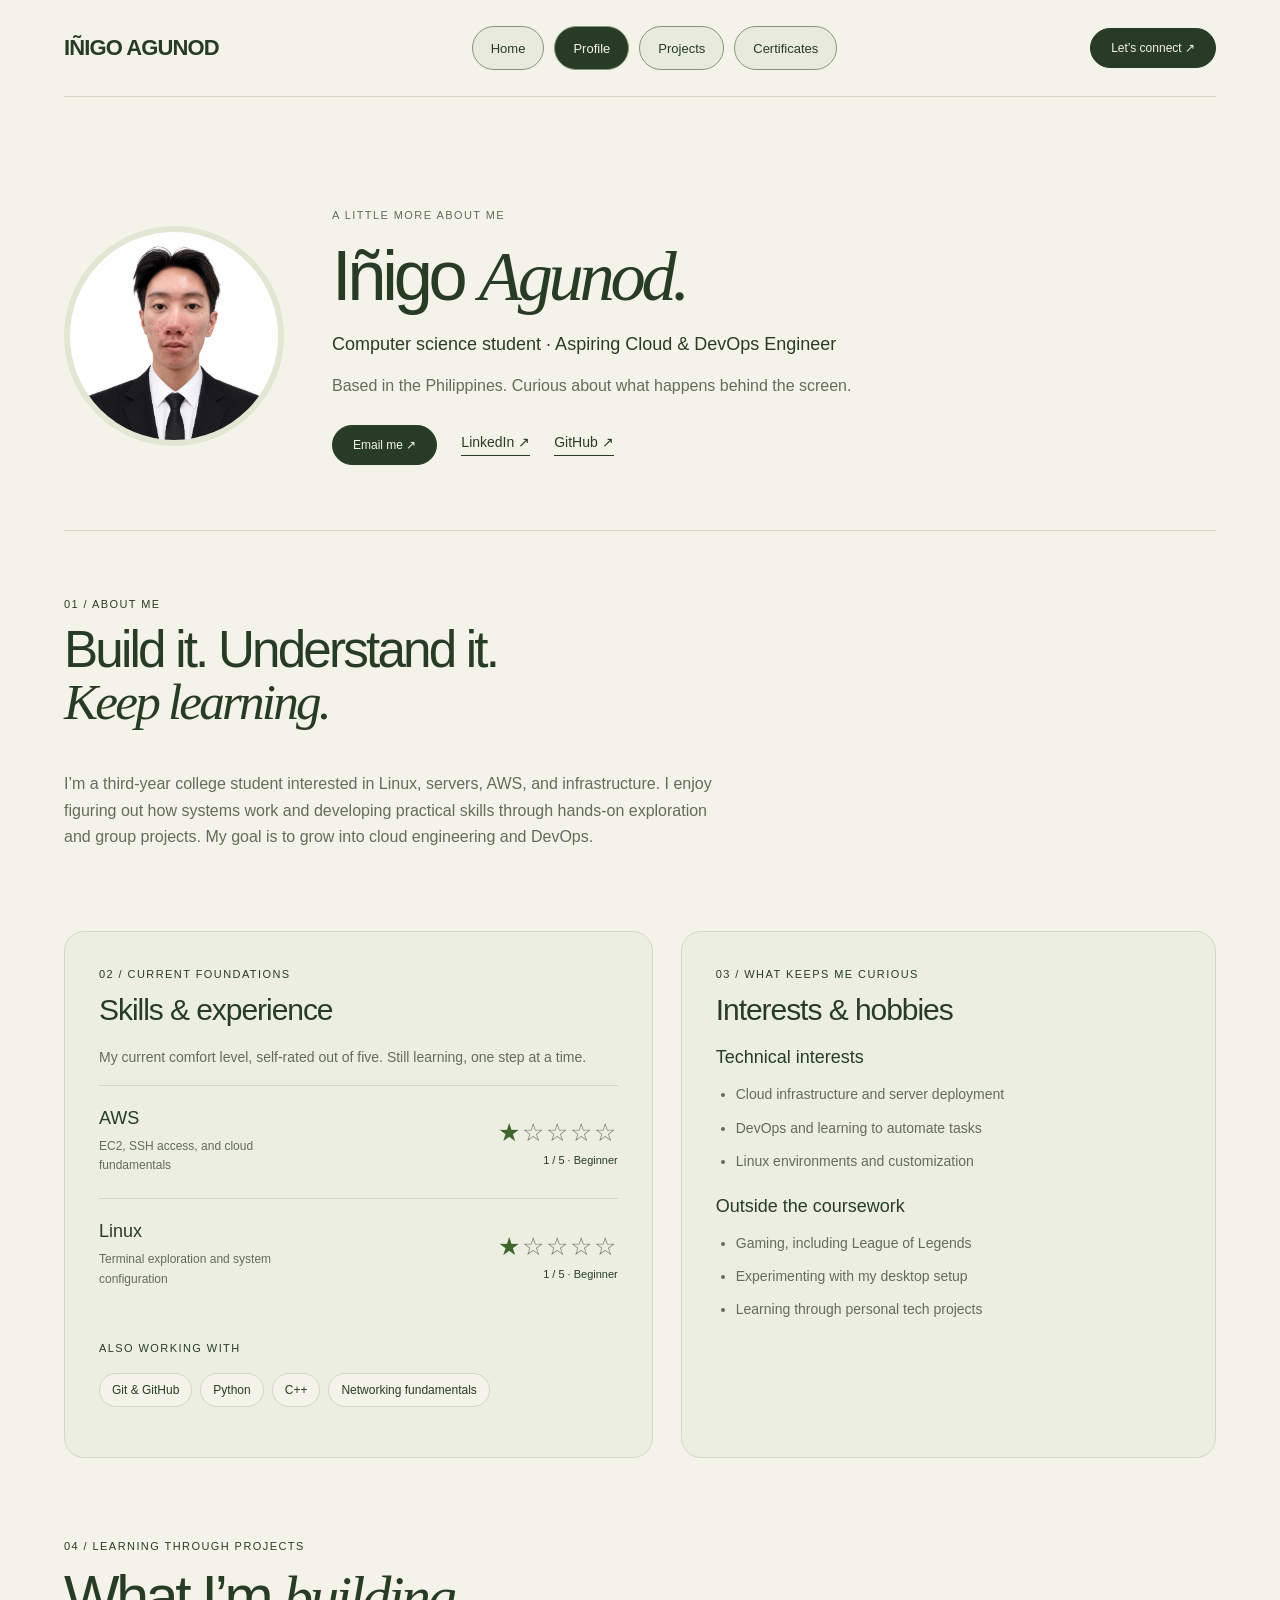
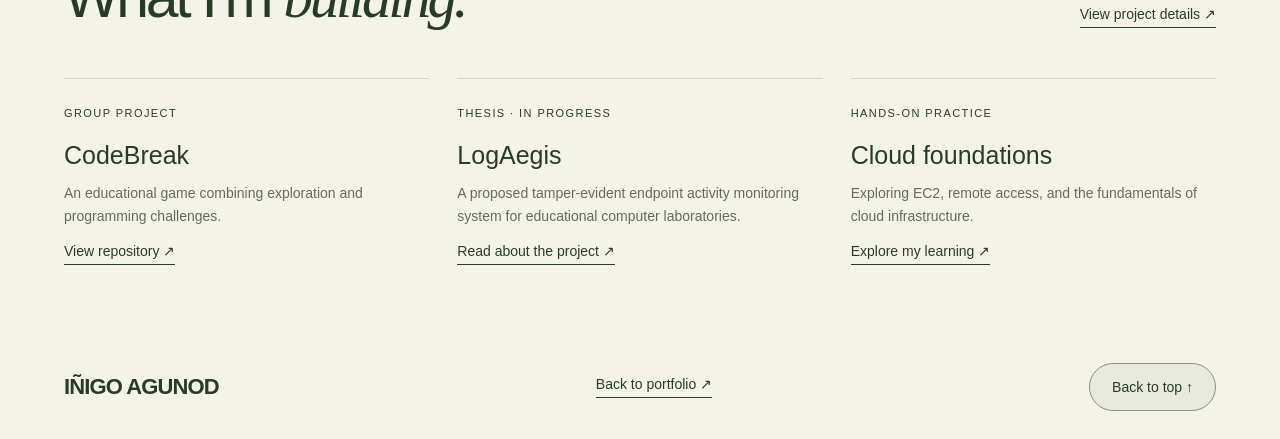
==== profile.html @ 87b81add "feat: add personal profile page with portrait and skill ratings" ====
<!doctype html>
<html lang="en">
<head>
  <!-- Shared local styles keep the profile consistent with the portfolio. -->
  <meta charset="utf-8">
  <meta name="viewport" content="width=device-width, initial-scale=1">
  <meta name="description" content="Get to know Iñigo Agunod: skills, interests, hobbies, and projects.">
  <title>Profile — Iñigo Agunod</title>
  <link rel="stylesheet" href="styles.css?v=profile-1">
</head>
<body id="home">
  <!-- Real page links work without JavaScript, including on GitHub Pages. -->
  <a class="skip-link" href="#main">Skip to content</a>
  <header class="header wrap">
    <a class="brand brand-name" href="profile.html" aria-label="Iñigo Agunod profile">IÑIGO AGUNOD</a>
    <nav aria-label="Main navigation"><a href="index.html">Home</a><a href="profile.html" aria-current="page">Profile</a><a href="index.html#projects">Projects</a><a href="index.html#certificates">Certificates</a></nav>
    <a class="button small" href="index.html#contact">Let’s connect ↗</a>
  </header>
  <main class="wrap profile-page" id="main">
    <!-- The original portrait is displayed in a circular CSS frame. -->
    <section class="profile-intro" aria-labelledby="profile-name">
      <img class="profile-photo" src="assets/inigo-agunod.webp" width="1254" height="1254" alt="Portrait of Iñigo Agunod wearing a suit and tie" fetchpriority="high">
      <div><p class="eyebrow">A LITTLE MORE ABOUT ME</p><h1 id="profile-name">Iñigo <em>Agunod.</em></h1><p class="profile-subtitle">Computer science student · Aspiring Cloud & DevOps Engineer</p><p>Based in the Philippines. Curious about what happens behind the screen.</p><div class="profile-actions"><a class="button small" href="mailto:inigojose.agunod@gmail.com">Email me ↗</a><a class="text-link" href="https://www.linkedin.com/in/i%C3%B1igo-agunod-12448138b" target="_blank" rel="noopener noreferrer">LinkedIn ↗</a><a class="text-link" href="https://github.com/Inigo-hash" target="_blank" rel="noopener noreferrer">GitHub ↗</a></div></div>
    </section>
    <!-- A short introduction gives context before the skill self-assessment. -->
    <section class="profile-about"><p class="eyebrow">01 / ABOUT ME</p><h2>Build it. Understand it.<br><em>Keep learning.</em></h2><p>I’m a third-year college student interested in Linux, servers, AWS, and infrastructure. I enjoy figuring out how systems work and developing practical skills through hands-on exploration and group projects. My goal is to grow into cloud engineering and DevOps.</p></section>
    <div class="profile-columns">
      <!-- Ratings are self-assessments, with text equivalents for screen readers. -->
      <section class="profile-panel" aria-labelledby="skills-title"><p class="eyebrow">02 / CURRENT FOUNDATIONS</p><h2 id="skills-title">Skills & experience</h2><p class="profile-muted">My current comfort level, self-rated out of five. Still learning, one step at a time.</p>
        <div class="skill-rating"><div><h3>AWS</h3><p>EC2, SSH access, and cloud fundamentals</p></div><div><span class="stars" aria-label="1 out of 5 stars"><span class="filled" aria-hidden="true">★</span><span aria-hidden="true">☆☆☆☆</span></span><small>1 / 5 · Beginner</small></div></div>
        <div class="skill-rating"><div><h3>Linux</h3><p>Terminal exploration and system configuration</p></div><div><span class="stars" aria-label="1 out of 5 stars"><span class="filled" aria-hidden="true">★</span><span aria-hidden="true">☆☆☆☆</span></span><small>1 / 5 · Beginner</small></div></div>
        <p class="eyebrow other-skills">ALSO WORKING WITH</p><ul class="profile-chips"><li>Git & GitHub</li><li>Python</li><li>C++</li><li>Networking fundamentals</li></ul>
      </section>
      <!-- Interests and hobbies remain separate from technical proficiency. -->
      <section class="profile-panel" aria-labelledby="interests-title"><p class="eyebrow">03 / WHAT KEEPS ME CURIOUS</p><h2 id="interests-title">Interests & hobbies</h2><h3>Technical interests</h3><ul class="profile-list"><li>Cloud infrastructure and server deployment</li><li>DevOps and learning to automate tasks</li><li>Linux environments and customization</li></ul><h3>Outside the coursework</h3><ul class="profile-list"><li>Gaming, including League of Legends</li><li>Experimenting with my desktop setup</li><li>Learning through personal tech projects</li></ul></section>
    </div>
    <!-- Project cards link to the portfolio's existing project descriptions. -->
    <section class="profile-projects" aria-labelledby="profile-project-title"><div class="section-heading"><div><p class="eyebrow">04 / LEARNING THROUGH PROJECTS</p><h2 id="profile-project-title">What I’m <em>building.</em></h2></div><a class="text-link" href="index.html#projects">View project details ↗</a></div><div class="profile-project-grid"><article><span class="eyebrow">GROUP PROJECT</span><h3>CodeBreak</h3><p>An educational game combining exploration and programming challenges.</p><a class="text-link" href="https://github.com/Inigo-hash/CodeBreak" target="_blank" rel="noopener noreferrer">View repository ↗</a></article><article><span class="eyebrow">THESIS · IN PROGRESS</span><h3>LogAegis</h3><p>A proposed tamper-evident endpoint activity monitoring system for educational computer laboratories.</p><a class="text-link" href="index.html#projects">Read about the project ↗</a></article><article><span class="eyebrow">HANDS-ON PRACTICE</span><h3>Cloud foundations</h3><p>Exploring EC2, remote access, and the fundamentals of cloud infrastructure.</p><a class="text-link" href="index.html#projects">Explore my learning ↗</a></article></div></section>
  </main>
  <!-- Profile navigation stays available at the end of the page. -->
  <footer class="wrap"><a class="brand brand-name" href="profile.html">IÑIGO AGUNOD</a><a class="text-link" href="index.html">Back to portfolio ↗</a><a class="back-to-top" href="#home">Back to top ↑</a></footer>
</body>
</html>
---- styles.css ----
/* Shared colors, spacing, and system typography avoid font downloads. */
:root{--paper:#f4f3e9;--ink:#283c25;--muted:#626c5c;--line:#d3d7c8;--green:#c7d79d;--radius:26px;color-scheme:light;font-family:Arial,Helvetica,sans-serif;color:var(--ink);background:var(--paper)}
*{box-sizing:border-box}html{scroll-behavior:smooth;scroll-padding-top:24px}body{margin:0}a{color:inherit;text-decoration:none}button{font:inherit;cursor:pointer}img{display:block;max-width:100%}p{line-height:1.65}h1,h2,h3,p{margin-top:0}h2{font-size:clamp(2.3rem,4.6vw,4.9rem);line-height:1.02;letter-spacing:-.055em;font-weight:500}h3{font-weight:500}em,.serif{font-family:Georgia,serif;font-weight:400}em{font-style:italic}.wrap{width:min(1380px,90%);margin-inline:auto}.section{padding-block:110px}.eyebrow{font-size:11px;letter-spacing:.13em;line-height:1.6}.button{display:inline-flex;align-items:center;justify-content:center;gap:32px;padding:18px 26px;border:1px solid var(--ink);border-radius:40px;background:var(--ink);color:var(--paper);font-size:14px;transition:background .2s,transform .2s}.button:hover{background:#405438;transform:translateY(-2px)}.button.small{padding:12px 20px;font-size:12px}.text-link{display:inline-block;border-bottom:1px solid;padding-bottom:5px;font-size:14px}.tag{font-size:10px;letter-spacing:.07em;border:1px solid var(--line);border-radius:20px;padding:9px 12px;white-space:nowrap}
/* Visible focus and skip navigation support keyboard use throughout the page. */
:focus-visible{outline:3px solid #6c8834;outline-offset:6px}.skip-link{position:absolute;top:-70px;left:12px;z-index:20;padding:16px;background:var(--ink);color:white}.skip-link:focus{top:12px}
/* Compact navigation stays visible and wraps naturally on small screens. */
.header{display:flex;align-items:center;justify-content:space-between;gap:20px;padding-block:26px;border-bottom:1px solid var(--line)}.brand{font-size:40px;font-weight:bold;letter-spacing:-4px}.brand span{display:inline-block;font-size:27px;color:#72934d;margin-left:7px}.header nav{display:flex;gap:30px;font-size:13px}.header nav a:hover{ text-decoration:underline;text-underline-offset:6px}
/* Only transform is animated; gradients themselves remain static. */
.hero{position:relative;isolation:isolate;min-height:720px;overflow:hidden;padding-top:32px}.hero-top{display:flex;justify-content:space-between;gap:20px}.hero h1{position:relative;font-size:clamp(4.3rem,8.7vw,8.7rem);line-height:.99;letter-spacing:-.075em;font-weight:500;margin:110px 0 58px;max-width:1100px}.hero h1 .serif{font-style:italic}.cloud-art{position:absolute;right:2%;top:42px;width:590px;height:520px;z-index:-1;opacity:.82;contain:layout paint}.cloud-art i{position:absolute;inset:15% 8%;border-radius:45% 55% 62% 38%;background:radial-gradient(ellipse at 38% 35%,#d7e0ac 0%,#9ab56b 25%,#547843 43%,#cedca8 59%,transparent 70%);transform:rotate(-32deg);animation:drift 16s ease-in-out infinite alternate}.cloud-art i:nth-child(2){inset:25% 4% 5% 23%;opacity:.5;transform:rotate(45deg);animation-delay:-8s}.cloud-art i:nth-child(3){inset:3% 25% 32% 2%;opacity:.4;animation-delay:-4s}.orbit{position:absolute;inset:10%;border:1px solid #7a925b66;border-radius:50%;transform:rotate(-35deg) scaleY(.68)}@keyframes drift{to{transform:translate3d(18px,-14px,0) rotate(8deg)}}.hero-bottom{display:flex;align-items:center;justify-content:space-between;gap:30px}.hero-bottom p{max-width:390px;font-size:16px}.hero-caption{display:flex;justify-content:space-between;gap:20px;border-top:1px solid var(--line);padding-block:23px;margin-top:70px;font-size:10px;letter-spacing:.12em}
/* About uses an editorial split with a simple three-column skills list. */
.about{border-top:1px solid var(--line)}.split{display:grid;grid-template-columns:1.1fr 1fr;gap:12%;margin-top:45px}.split>div{max-width:490px}.split p{color:var(--muted)}.split .lead{font-size:25px;color:var(--ink);line-height:1.3}.note{display:inline-block;font-size:12px;border-left:2px solid #719249;padding-left:12px;margin-top:12px}.skills{display:grid;grid-template-columns:repeat(3,1fr);gap:40px;margin-top:65px}.skills article{border-top:1px solid var(--line);padding-top:22px}.skills span{font-size:11px;color:var(--muted)}.skills h3{font-size:22px;margin:25px 0 10px}.skills p{font-size:14px;max-width:300px;color:var(--muted)}
/* Native project disclosures keep text available without scripting. */
.projects{background:#e7eadc;border-radius:var(--radius)}.section-heading{display:flex;align-items:end;justify-content:space-between;gap:35px;margin-bottom:50px}.section-heading h2{margin-bottom:0}.section-heading>p{font-size:14px;color:var(--muted)}.project{border-top:1px solid #bfc9b3}.project:last-child{border-bottom:1px solid #bfc9b3}.project summary{display:flex;align-items:center;gap:28px;cursor:pointer;list-style:none;padding:30px 0}.project summary::-webkit-details-marker{display:none}.project-no{font-size:12px;align-self:start;padding-top:9px}.project summary>div{flex:1}.project summary h3{font-size:32px;letter-spacing:-.04em;margin-bottom:5px}.project summary p{font-size:13px;margin:0;color:var(--muted)}.plus{font-size:30px;font-weight:300}.project[open] .plus{transform:rotate(45deg)}.project-body{display:grid;grid-template-columns:1fr 1fr;align-items:center;gap:7%;padding:5px 0 40px 42px}.project-body>div>p{font-size:15px}.terminal{background:#283c25;border-radius:14px;padding:32px;color:#e5edcf;font:14px/1.8 monospace}.terminal>span{display:block;color:#a4b28f;border-bottom:1px solid #526346;padding-bottom:20px;margin-bottom:20px;font-size:11px}.terminal p{margin-bottom:5px}.terminal b{color:#bed794;font-weight:400}.terminal i{font-style:normal}.project-visual{background:#d2ddbd;padding:60px 25px;border-radius:14px;text-align:center;font-size:50px;letter-spacing:-4px}.project-visual span{font-family:Georgia,serif}.project-visual small{display:block;margin-top:18px;font-size:9px;letter-spacing:.1em}
/* Small, lazy-loaded thumbnails reserve space before loading to avoid page jumps. */
.certificate-note{font-size:14px;color:var(--muted);margin-top:-25px;margin-bottom:40px}.certificate-grid{display:grid;grid-template-columns:repeat(2,1fr);gap:48px 30px}.certificate-image{position:relative;display:block;overflow:hidden;border-radius:16px;background:#e5e7dc;padding:24px;aspect-ratio:1.5}.certificate-image img{width:100%;height:100%;object-fit:contain;transition:transform .25s}.certificate-image:hover img{transform:scale(1.025)}.certificate-image>span{position:absolute;bottom:14px;right:14px;border-radius:30px;padding:9px 15px;background:var(--paper);color:var(--ink);font-size:11px;border:1px solid var(--line)}.certificate-meta{display:flex;justify-content:space-between;font-size:10px;letter-spacing:.08em;margin:22px 0 12px;color:var(--muted)}.certificate h3{font-size:23px;letter-spacing:-.025em;margin-bottom:8px}.certificate p{font-size:13px;color:var(--muted);margin-bottom:0}
/* The contact section ends with a working public-profile link. */
.contact{background:var(--ink);color:var(--paper);border-radius:var(--radius) var(--radius) 0 0}.contact h2{font-size:clamp(3rem,7vw,7rem);margin:50px 0}.contact em{color:#c4d89a}.contact-bottom{display:flex;align-items:center;justify-content:space-between;gap:25px}.contact-bottom p{font-size:14px;color:#cbd1c0}.button.light{background:var(--paper);color:var(--ink)}.button.light:hover{background:#dbe7c4}footer{display:flex;align-items:center;justify-content:space-between;gap:20px;padding-block:28px}footer p,footer>a:last-child{font-size:11px}footer p{margin:0}
/* A native modal loads the large certificate only when opened. */
dialog{width:min(1100px,94vw);max-height:92vh;border:0;border-radius:14px;padding:20px;background:var(--paper);color:var(--ink)}dialog::backdrop{background:#142010cf}.viewer-toolbar{display:flex;align-items:center;justify-content:space-between;gap:20px;margin-bottom:15px}.viewer-toolbar h2{font-size:18px;letter-spacing:0;margin:0}#certificate-full{max-height:72vh;margin:auto;object-fit:contain}#certificate-original{margin-top:15px}body:has(dialog[open]){overflow:hidden}
/* Responsive layouts preserve normal scrolling instead of hijacking it. */
@media(max-width:760px){.section{padding-block:70px}.header{flex-wrap:wrap;padding-block:18px}.header nav{gap:18px;font-size:12px}.header>.button{display:none}.hero{min-height:auto}.location{display:none}.hero h1{font-size:clamp(3.1rem,11vw,5.3rem);margin:100px 0 65px}.cloud-art{width:420px;height:390px;right:-140px;top:50px;opacity:.55}.hero-bottom{align-items:start;flex-direction:column;gap:10px}.hero-bottom p{max-width:320px;font-size:14px}.hero-caption{margin-top:45px;font-size:9px}.hero-caption>span:nth-child(2){display:none}.split{grid-template-columns:1fr;gap:20px;margin-top:30px}.skills{grid-template-columns:1fr;gap:15px;margin-top:40px}.skills article{display:grid;grid-template-columns:30px 1fr;column-gap:10px}.skills h3{margin:0 0 12px;font-size:21px}.skills p{grid-column:2;max-width:none}.section-heading{align-items:start;flex-direction:column;gap:20px;margin-bottom:35px}.project summary{gap:14px;flex-wrap:wrap}.project summary h3{font-size:25px}.project .tag{order:4;margin-left:27px}.project-body{grid-template-columns:1fr;gap:25px;padding-left:0}.certificate-grid{grid-template-columns:1fr;gap:38px}.certificate-note{margin-top:0}.certificate-image{padding:16px}.contact-bottom{align-items:start;flex-direction:column}footer{flex-wrap:wrap}footer .brand{font-size:32px}}
/* Stop decorative work when offscreen, hidden, or reduced motion is requested. */
.motion-paused .cloud-art i{animation-play-state:paused}@media(prefers-reduced-motion:reduce){html{scroll-behavior:auto}*,*::before,*::after{animation:none!important;transition:none!important}}

/* Full-name branding and wrapping contact links fit desktop and narrow screens. */
.header .brand-name{font-size:clamp(14px,2vw,22px);letter-spacing:-.04em;white-space:nowrap}.contact-links{display:flex;flex-direction:column;align-items:flex-start;gap:22px;max-width:100%}.social-links{display:flex;gap:28px}.contact-links .button{overflow-wrap:anywhere;max-width:100%;text-align:center}@media(max-width:480px){.header{column-gap:14px}.header nav{gap:12px}.contact-links .button{font-size:12px;padding:16px 18px}}

/* Outlined navigation pills make section links recognizable as controls. */
.header nav{gap:10px;flex-wrap:wrap}
.header nav a{display:inline-flex;align-items:center;justify-content:center;min-height:44px;padding:10px 18px;border:1px solid #87967b;border-radius:999px;background:#e7eadc;font-weight:500;cursor:pointer;transition:background .18s,color .18s,border-color .18s}
.header nav a:hover,.header nav a:focus-visible{background:var(--ink);color:var(--paper);border-color:var(--ink);text-decoration:none}
.header nav a:active{background:#405438}
@media(max-width:760px){.header{flex-wrap:wrap}.header nav{gap:8px}.header nav a{padding:10px 14px}}
@media(prefers-reduced-motion:reduce){.header nav a{transition:none}}

/* Matching contact buttons and a larger footer control make every link clear. */
.social-links{gap:12px;flex-wrap:wrap}
.social-links .button{min-height:48px;min-width:120px}
footer .brand-name{font-size:clamp(14px,2vw,22px);letter-spacing:-.04em;white-space:nowrap}
footer a.back-to-top{display:inline-flex;align-items:center;justify-content:center;min-height:48px;padding:12px 22px;font-size:14px;font-weight:500;border:1px solid #87967b;border-radius:999px;background:#e7eadc;transition:background .18s,color .18s}
footer a.back-to-top:hover,footer a.back-to-top:focus-visible{background:var(--ink);color:var(--paper)}
@media(prefers-reduced-motion:reduce){footer a.back-to-top{transition:none}}

/* Profile page: circular portrait, readable panels, and self-rated skill stars. */
.header nav a[aria-current="page"]{background:var(--ink);color:var(--paper)}
.profile-page{padding-block:70px}
.profile-intro{display:flex;align-items:center;gap:48px;padding:40px 0 65px;border-bottom:1px solid var(--line)}
.profile-photo{width:220px;height:220px;flex-shrink:0;border-radius:50%;object-fit:cover;border:6px solid #e1e7d3}
.profile-intro h1{font-size:clamp(2.8rem,5.5vw,5.4rem);line-height:1.05;letter-spacing:-.06em;font-weight:500;margin-bottom:16px}
.profile-intro p{color:var(--muted);margin-bottom:14px}
.profile-intro .profile-subtitle{color:var(--ink);font-size:18px}
.profile-actions{display:flex;align-items:center;gap:24px;flex-wrap:wrap;margin-top:25px}
.profile-about{padding-block:65px;max-width:850px}
.profile-about h2{font-size:clamp(2.2rem,4vw,3.6rem)}
.profile-about>p:last-child{color:var(--muted);max-width:650px}
.profile-columns{display:grid;grid-template-columns:1.1fr 1fr;gap:28px}
.profile-panel{padding:34px;border:1px solid var(--line);border-radius:20px;background:#eceee2}
.profile-panel h2{font-size:30px;letter-spacing:-.035em;margin-bottom:20px}
.profile-panel h3{font-size:18px;margin:22px 0 10px}
.profile-muted,.profile-list{font-size:14px;color:var(--muted);line-height:1.8}
.skill-rating{display:flex;justify-content:space-between;align-items:center;gap:16px;border-top:1px solid var(--line);padding-block:22px}
.skill-rating h3{margin:0 0 8px}.skill-rating p{font-size:12px;max-width:220px;color:var(--muted);margin:0}
.stars{white-space:nowrap;font-size:25px;letter-spacing:2px;color:#747e69}.stars .filled{color:#41662d}
.skill-rating small{display:block;text-align:right;font-size:11px;margin-top:7px}
.other-skills{margin-top:28px}.profile-chips{display:flex;gap:8px;flex-wrap:wrap;padding:0;list-style:none}
.profile-chips li{padding:9px 12px;border:1px solid var(--line);border-radius:30px;font-size:12px;background:var(--paper)}
.profile-list{padding-left:20px}.profile-list li{margin-bottom:8px}
.profile-projects{padding-top:80px}.profile-project-grid{display:grid;grid-template-columns:repeat(3,1fr);gap:28px}
.profile-project-grid article{border-top:1px solid var(--line);padding-top:24px}
.profile-project-grid h3{font-size:25px;margin:18px 0 12px}.profile-project-grid p{font-size:14px;color:var(--muted)}
@media(max-width:900px){.header{flex-wrap:wrap}.profile-columns{grid-template-columns:1fr}}
@media(max-width:600px){.profile-page{padding-block:30px}.profile-intro{flex-direction:column;align-items:flex-start;gap:24px;padding-top:15px}.profile-photo{width:150px;height:150px}.profile-panel{padding:24px}.profile-project-grid{grid-template-columns:1fr}.profile-actions{gap:18px}.profile-intro .profile-subtitle{font-size:16px}.skill-rating{flex-wrap:wrap}.profile-about{padding-block:45px}}
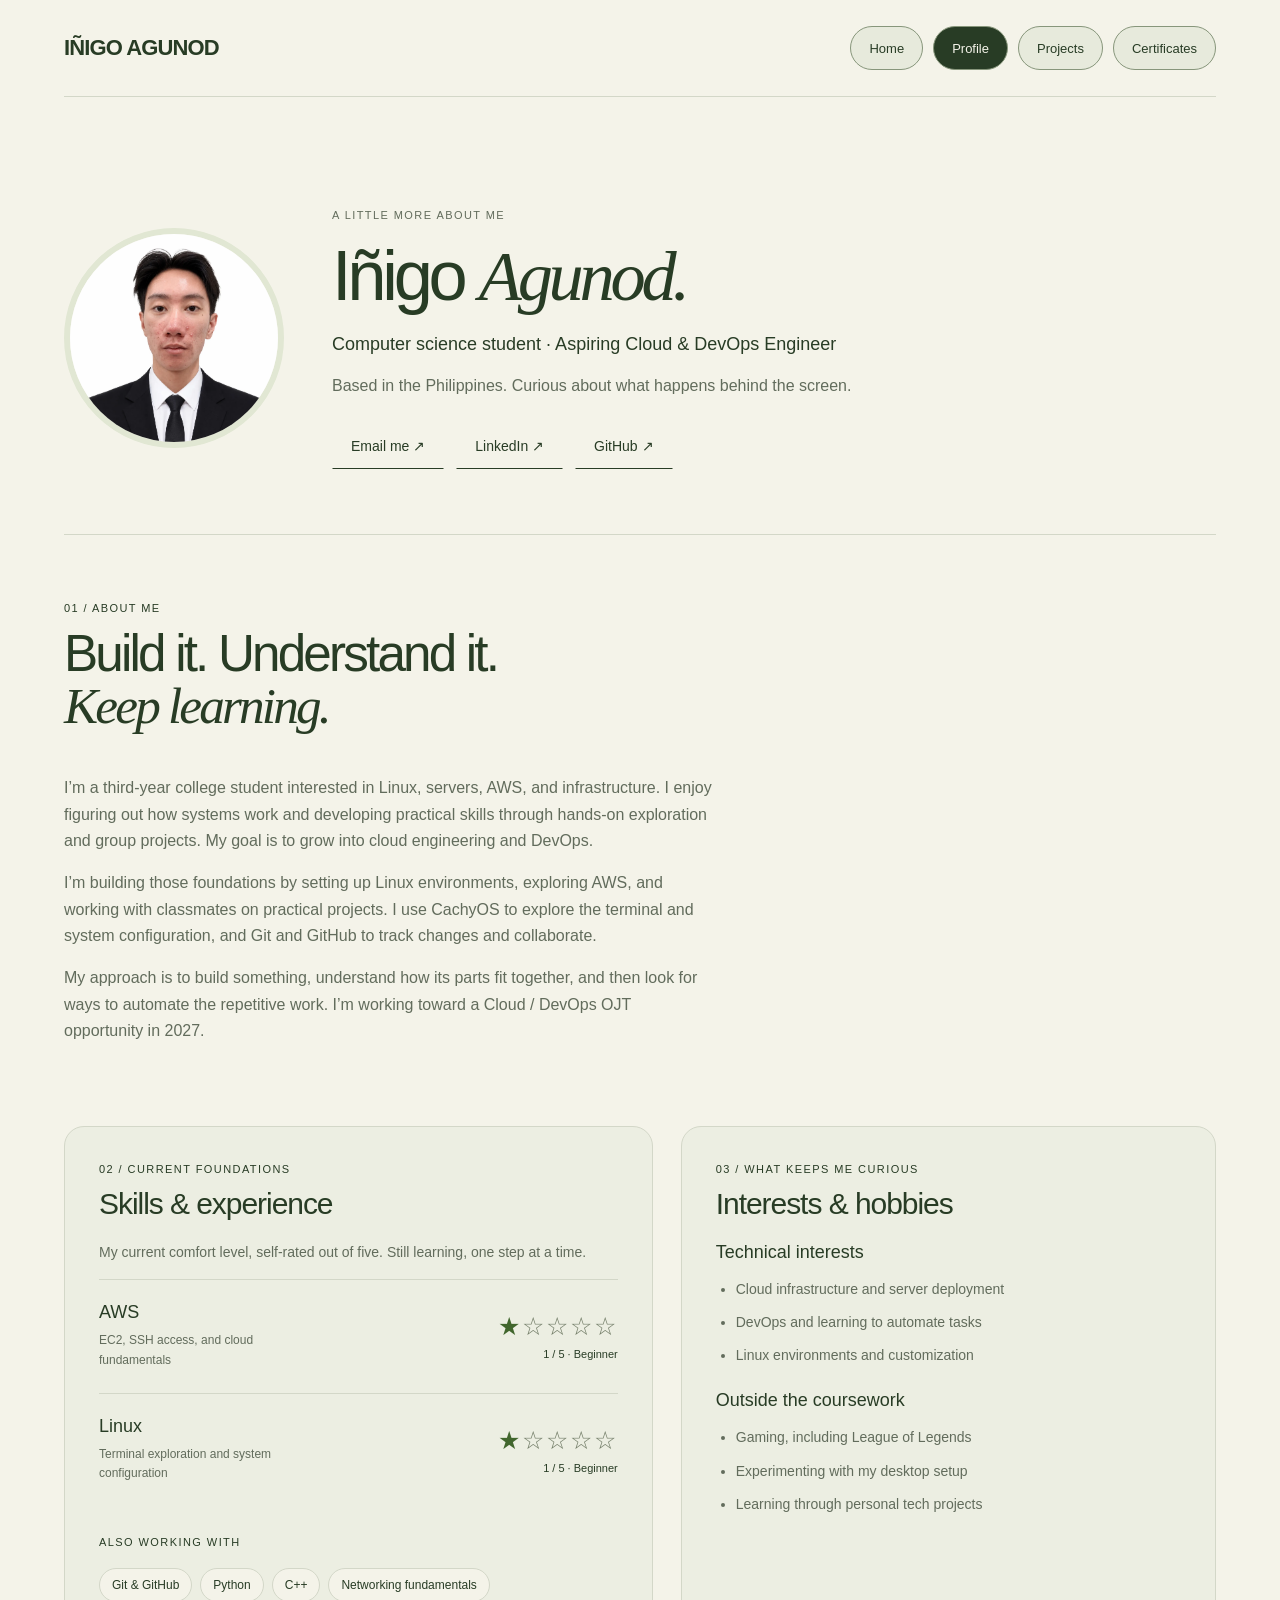
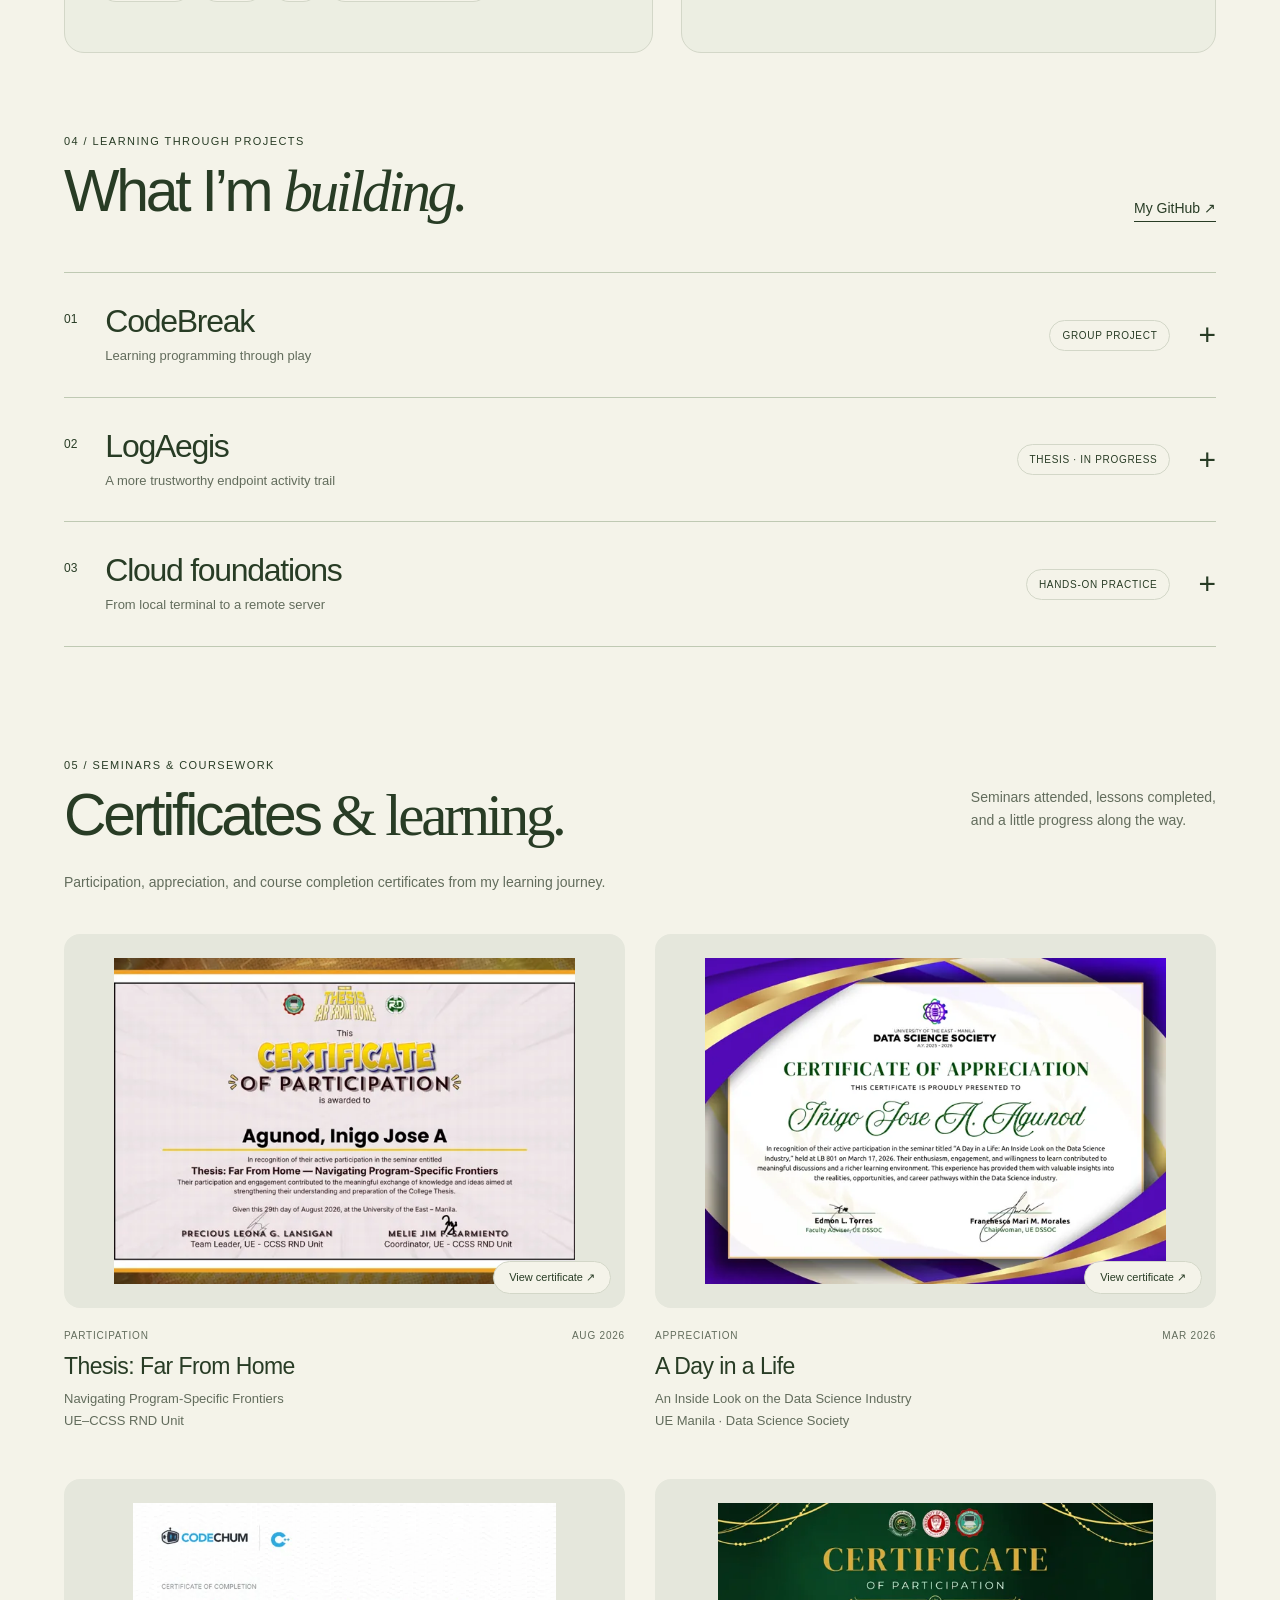
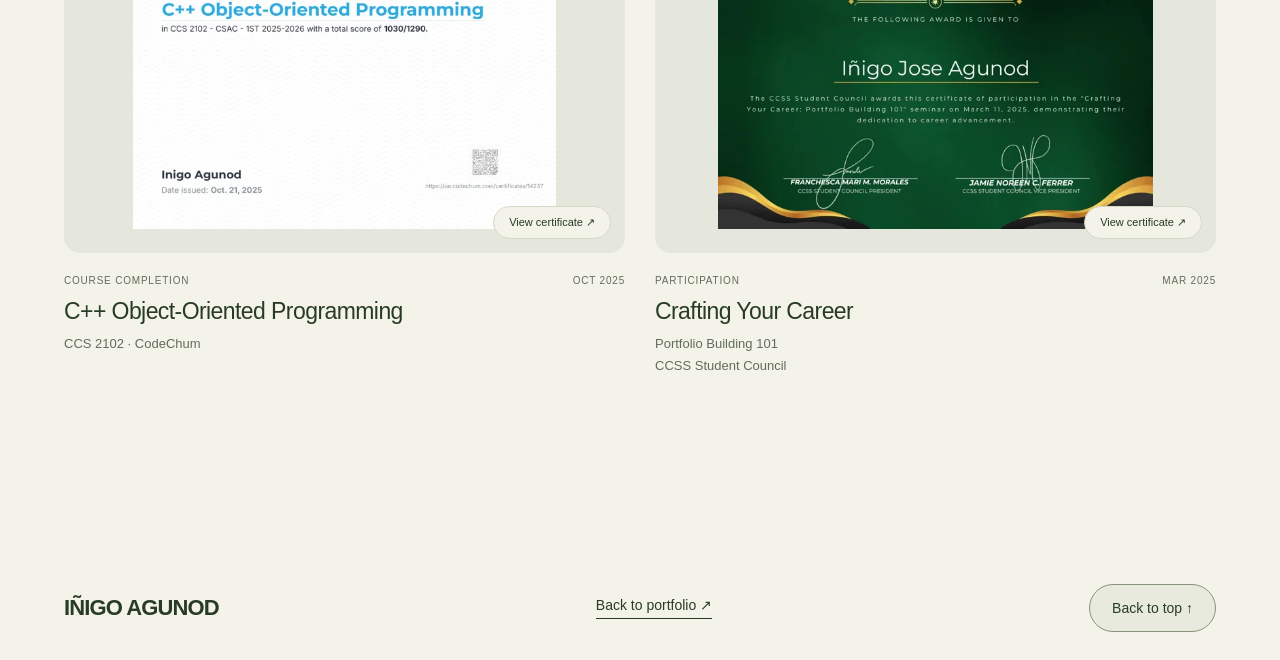
==== commit 63b72961: "Refine homepage previews and expand standalone profile details" ====
--- a/profile.html
+++ b/profile.html
@@ -6,24 +6,24 @@
   <meta name="viewport" content="width=device-width, initial-scale=1">
   <meta name="description" content="Get to know Iñigo Agunod: skills, interests, hobbies, and projects.">
   <title>Profile — Iñigo Agunod</title>
-  <link rel="stylesheet" href="styles.css?v=profile-1">
+  <link rel="stylesheet" href="styles.css?v=profile-details-2">
+  <script src="script.js?v=profile-details-2" defer></script>
 </head>
 <body id="home">
   <!-- Real page links work without JavaScript, including on GitHub Pages. -->
   <a class="skip-link" href="#main">Skip to content</a>
   <header class="header wrap">
     <a class="brand brand-name" href="profile.html" aria-label="Iñigo Agunod profile">IÑIGO AGUNOD</a>
-    <nav aria-label="Main navigation"><a href="index.html">Home</a><a href="profile.html" aria-current="page">Profile</a><a href="index.html#projects">Projects</a><a href="index.html#certificates">Certificates</a></nav>
-    <a class="button small" href="index.html#contact">Let’s connect ↗</a>
+    <nav aria-label="Main navigation"><a href="index.html">Home</a><a href="profile.html" aria-current="page">Profile</a><a href="#projects">Projects</a><a href="#certificates">Certificates</a></nav>
   </header>
   <main class="wrap profile-page" id="main">
     <!-- The original portrait is displayed in a circular CSS frame. -->
     <section class="profile-intro" aria-labelledby="profile-name">
       <img class="profile-photo" src="assets/inigo-agunod.webp" width="1254" height="1254" alt="Portrait of Iñigo Agunod wearing a suit and tie" fetchpriority="high">
-      <div><p class="eyebrow">A LITTLE MORE ABOUT ME</p><h1 id="profile-name">Iñigo <em>Agunod.</em></h1><p class="profile-subtitle">Computer science student · Aspiring Cloud & DevOps Engineer</p><p>Based in the Philippines. Curious about what happens behind the screen.</p><div class="profile-actions"><a class="button small" href="mailto:inigojose.agunod@gmail.com">Email me ↗</a><a class="text-link" href="https://www.linkedin.com/in/i%C3%B1igo-agunod-12448138b" target="_blank" rel="noopener noreferrer">LinkedIn ↗</a><a class="text-link" href="https://github.com/Inigo-hash" target="_blank" rel="noopener noreferrer">GitHub ↗</a></div></div>
+      <div><p class="eyebrow">A LITTLE MORE ABOUT ME</p><h1 id="profile-name">Iñigo <em>Agunod.</em></h1><p class="profile-subtitle">Computer science student · Aspiring Cloud & DevOps Engineer</p><p>Based in the Philippines. Curious about what happens behind the screen.</p><div class="profile-actions"><a class="text-link" href="mailto:inigojose.agunod@gmail.com">Email me ↗</a><a class="text-link" href="https://www.linkedin.com/in/i%C3%B1igo-agunod-12448138b" target="_blank" rel="noopener noreferrer">LinkedIn ↗</a><a class="text-link" href="https://github.com/Inigo-hash" target="_blank" rel="noopener noreferrer">GitHub ↗</a></div></div>
     </section>
-    <!-- A short introduction gives context before the skill self-assessment. -->
-    <section class="profile-about"><p class="eyebrow">01 / ABOUT ME</p><h2>Build it. Understand it.<br><em>Keep learning.</em></h2><p>I’m a third-year college student interested in Linux, servers, AWS, and infrastructure. I enjoy figuring out how systems work and developing practical skills through hands-on exploration and group projects. My goal is to grow into cloud engineering and DevOps.</p></section>
+    <!-- Personal background and goals live here rather than repeating on the homepage. -->
+    <section class="profile-about"><p class="eyebrow">01 / ABOUT ME</p><h2>Build it. Understand it.<br><em>Keep learning.</em></h2><p>I’m a third-year college student interested in Linux, servers, AWS, and infrastructure. I enjoy figuring out how systems work and developing practical skills through hands-on exploration and group projects. My goal is to grow into cloud engineering and DevOps.</p><p>I’m building those foundations by setting up Linux environments, exploring AWS, and working with classmates on practical projects. I use CachyOS to explore the terminal and system configuration, and Git and GitHub to track changes and collaborate.</p><p>My approach is to build something, understand how its parts fit together, and then look for ways to automate the repetitive work. I’m working toward a Cloud / DevOps OJT opportunity in 2027.</p></section>
     <div class="profile-columns">
       <!-- Ratings are self-assessments, with text equivalents for screen readers. -->
       <section class="profile-panel" aria-labelledby="skills-title"><p class="eyebrow">02 / CURRENT FOUNDATIONS</p><h2 id="skills-title">Skills & experience</h2><p class="profile-muted">My current comfort level, self-rated out of five. Still learning, one step at a time.</p>
@@ -34,10 +34,26 @@
       <!-- Interests and hobbies remain separate from technical proficiency. -->
       <section class="profile-panel" aria-labelledby="interests-title"><p class="eyebrow">03 / WHAT KEEPS ME CURIOUS</p><h2 id="interests-title">Interests & hobbies</h2><h3>Technical interests</h3><ul class="profile-list"><li>Cloud infrastructure and server deployment</li><li>DevOps and learning to automate tasks</li><li>Linux environments and customization</li></ul><h3>Outside the coursework</h3><ul class="profile-list"><li>Gaming, including League of Legends</li><li>Experimenting with my desktop setup</li><li>Learning through personal tech projects</li></ul></section>
     </div>
-    <!-- Project cards link to the portfolio's existing project descriptions. -->
-    <section class="profile-projects" aria-labelledby="profile-project-title"><div class="section-heading"><div><p class="eyebrow">04 / LEARNING THROUGH PROJECTS</p><h2 id="profile-project-title">What I’m <em>building.</em></h2></div><a class="text-link" href="index.html#projects">View project details ↗</a></div><div class="profile-project-grid"><article><span class="eyebrow">GROUP PROJECT</span><h3>CodeBreak</h3><p>An educational game combining exploration and programming challenges.</p><a class="text-link" href="https://github.com/Inigo-hash/CodeBreak" target="_blank" rel="noopener noreferrer">View repository ↗</a></article><article><span class="eyebrow">THESIS · IN PROGRESS</span><h3>LogAegis</h3><p>A proposed tamper-evident endpoint activity monitoring system for educational computer laboratories.</p><a class="text-link" href="index.html#projects">Read about the project ↗</a></article><article><span class="eyebrow">HANDS-ON PRACTICE</span><h3>Cloud foundations</h3><p>Exploring EC2, remote access, and the fundamentals of cloud infrastructure.</p><a class="text-link" href="index.html#projects">Explore my learning ↗</a></article></div></section>
+    <!-- Detailed project disclosures stay on this profile and start closed. -->
+    <section class="profile-projects" id="projects"><div>
+      <div class="section-heading"><div><p class="eyebrow">04 / LEARNING THROUGH PROJECTS</p><h2>What I’m <em>building.</em></h2></div><a class="text-link" href="https://github.com/Inigo-hash" target="_blank" rel="noopener noreferrer">My GitHub ↗</a></div>
+      <details class="project" id="codebreak"><summary><span class="project-no">01</span><div><h3>CodeBreak</h3><p>Learning programming through play</p></div><span class="tag">GROUP PROJECT</span><span class="plus" aria-hidden="true">+</span></summary><div class="project-body"><div class="terminal" aria-label="CodeBreak project topics"><span>codebreak / learning loop</span><p><b>01</b> explore the world</p><p><b>02</b> discover a topic</p><p><b>03</b> solve a challenge</p><p><b>04</b> unlock what’s next <i>_</i></p></div><div><p>A collaborative educational game combining exploration with programming challenges. My work has included progress tracking, topic guidance, assessments, and inventory interactions.</p><p class="eyebrow">PYTHON / GAME SYSTEMS / GIT</p><a class="text-link" href="https://github.com/Inigo-hash/CodeBreak" target="_blank" rel="noopener noreferrer">Explore repository ↗</a></div></div></details>
+      <details class="project" id="logaegis"><summary><span class="project-no">02</span><div><h3>LogAegis</h3><p>A more trustworthy endpoint activity trail</p></div><span class="tag">THESIS · IN PROGRESS</span><span class="plus" aria-hidden="true">+</span></summary><div class="project-body"><div class="project-visual">Log<span>Æ</span>gis<small>ENDPOINT ACTIVITY / RECORD INTEGRITY</small></div><div><p>Our proposed thesis system explores tamper-evident endpoint activity monitoring for educational computer laboratories, with a central dashboard for incident review.</p><p>The planned design combines event collection, HMAC-linked records, and assessment of potentially malicious executables. The project is in its proposal and prototype stage.</p></div></div></details>
+      <details class="project" id="cloud-foundations"><summary><span class="project-no">03</span><div><h3>Cloud foundations</h3><p>From local terminal to a remote server</p></div><span class="tag">HANDS-ON PRACTICE</span><span class="plus" aria-hidden="true">+</span></summary><div class="project-body"><div class="terminal"><span>learning / infrastructure</span><p><b>01</b> explore cloud networking</p><p><b>02</b> configure a Linux server</p><p><b>Connected. Keep learning.</b></p></div><div><p>Practicing EC2 access, SSH keys, and security group configuration while building a stronger understanding of cloud infrastructure.</p><p>This is an ongoing learning track toward a more complete cloud and DevOps portfolio.</p></div></div></details>
+    </div></section>
+    <!-- Each certificate is a real uploaded document, with its actual award type. -->
+    <section class="certificates section" id="certificates"><div class="section-heading"><div><p class="eyebrow">05 / SEMINARS & COURSEWORK</p><h2>Certificates<span class="serif"> & learning.</span></h2></div><p>Seminars attended, lessons completed,<br>and a little progress along the way.</p></div><p class="certificate-note">Participation, appreciation, and course completion certificates from my learning journey.</p>
+      <div class="certificate-grid">
+        <article class="certificate"><a class="certificate-image" href="assets/certificates/thesis.webp" data-certificate><img src="assets/certificates/thesis-thumb.webp" width="640" height="453" loading="lazy" decoding="async" alt="Certificate of participation awarded to Inigo Jose Agunod for Thesis: Far From Home"><span>View certificate ↗</span></a><div class="certificate-meta"><span>PARTICIPATION</span><time datetime="2026-08-29">AUG 2026</time></div><h3>Thesis: Far From Home</h3><p>Navigating Program-Specific Frontiers<br>UE–CCSS RND Unit</p></article>
+        <article class="certificate"><a class="certificate-image" href="assets/certificates/data-science.webp" data-certificate><img src="assets/certificates/data-science-thumb.webp" width="640" height="452" loading="lazy" decoding="async" alt="Certificate of appreciation for participation in A Day in a Life: An Inside Look on the Data Science Industry"><span>View certificate ↗</span></a><div class="certificate-meta"><span>APPRECIATION</span><time datetime="2026-03-17">MAR 2026</time></div><h3>A Day in a Life</h3><p>An Inside Look on the Data Science Industry<br>UE Manila · Data Science Society</p></article>
+        <article class="certificate"><a class="certificate-image" href="assets/certificates/codechum.webp" data-certificate><img src="assets/certificates/codechum-thumb.webp" width="640" height="494" loading="lazy" decoding="async" alt="CodeChum certificate of completion in C++ Object-Oriented Programming for Inigo Agunod"><span>View certificate ↗</span></a><div class="certificate-meta"><span>COURSE COMPLETION</span><time datetime="2025-10-21">OCT 2025</time></div><h3>C++ Object-Oriented Programming</h3><p>CCS 2102 · CodeChum</p></article>
+        <article class="certificate"><a class="certificate-image" href="assets/certificates/portfolio.webp" data-certificate><img src="assets/certificates/portfolio-thumb.webp" width="640" height="480" loading="lazy" decoding="async" alt="Certificate of participation for Iñigo Jose Agunod in Crafting Your Career: Portfolio Building 101"><span>View certificate ↗</span></a><div class="certificate-meta"><span>PARTICIPATION</span><time datetime="2025-03-11">MAR 2025</time></div><h3>Crafting Your Career</h3><p>Portfolio Building 101<br>CCSS Student Council</p></article>
+      </div>
+    </section>
   </main>
   <!-- Profile navigation stays available at the end of the page. -->
   <footer class="wrap"><a class="brand brand-name" href="profile.html">IÑIGO AGUNOD</a><a class="text-link" href="index.html">Back to portfolio ↗</a><a class="back-to-top" href="#home">Back to top ↑</a></footer>
+  <!-- The native dialog supplies focus trapping and Escape-to-close behavior. -->
+  <dialog id="certificate-dialog" aria-labelledby="viewer-title"><div class="viewer-toolbar"><h2 id="viewer-title">Certificate</h2><form method="dialog"><button class="button small" aria-label="Close certificate viewer">Close ×</button></form></div><img id="certificate-full" alt=""><a id="certificate-original" class="text-link" target="_blank" rel="noopener noreferrer">Open full-size image ↗</a></dialog>
 </body>
 </html>
--- a/styles.css
+++ b/styles.css
@@ -70,3 +70,16 @@
 .profile-project-grid h3{font-size:25px;margin:18px 0 12px}.profile-project-grid p{font-size:14px;color:var(--muted)}
 @media(max-width:900px){.header{flex-wrap:wrap}.profile-columns{grid-template-columns:1fr}}
 @media(max-width:600px){.profile-page{padding-block:30px}.profile-intro{flex-direction:column;align-items:flex-start;gap:24px;padding-top:15px}.profile-photo{width:150px;height:150px}.profile-panel{padding:24px}.profile-project-grid{grid-template-columns:1fr}.profile-actions{gap:18px}.profile-intro .profile-subtitle{font-size:16px}.skill-rating{flex-wrap:wrap}.profile-about{padding-block:45px}}
+
+/* Profile contact links share an understated default and a green interactive state. */
+.profile-actions{gap:12px}
+.profile-actions .text-link{padding:12px 18px;min-height:44px;border:1px solid transparent;border-bottom-color:var(--ink);border-radius:0;transition:background .18s,color .18s,border-color .18s}
+.profile-actions .text-link:hover,.profile-actions .text-link:focus-visible{background:var(--ink);color:var(--paper);border-color:var(--ink);border-radius:24px}
+.profile-about>p:not(.eyebrow){color:var(--muted);max-width:650px}
+/* The homepage closes with a clear route to the detailed profile. */
+.profile-invitation{display:flex;align-items:center;justify-content:space-between;gap:36px;padding-block:65px}
+.profile-invitation h2{font-size:clamp(2rem,4vw,3.5rem);margin-bottom:18px}
+.profile-invitation p:last-child{color:var(--muted);margin-bottom:0}
+.profile-invitation>.button{flex-shrink:0}
+@media(max-width:760px){.profile-invitation{flex-direction:column;align-items:flex-start}.profile-project-grid{grid-template-columns:1fr}}
+@media(prefers-reduced-motion:reduce){.profile-actions .text-link{transition:none}}
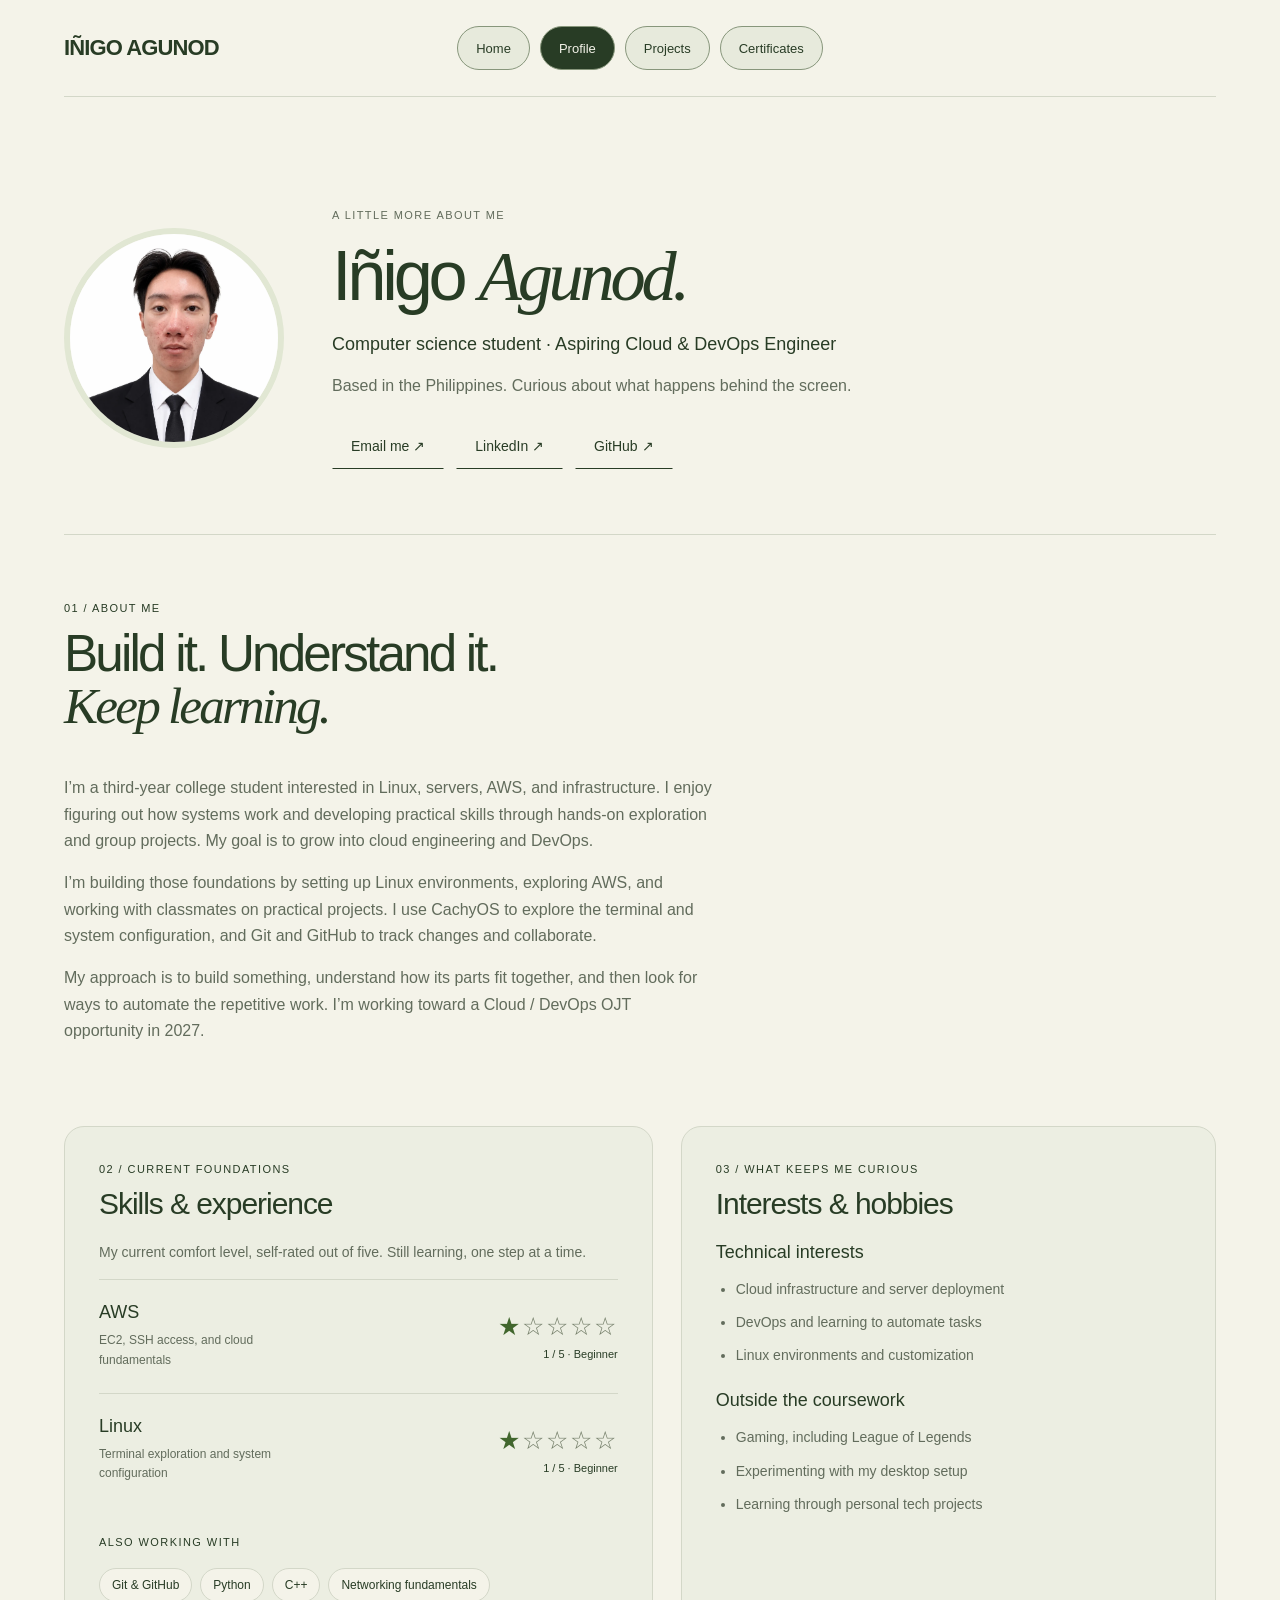
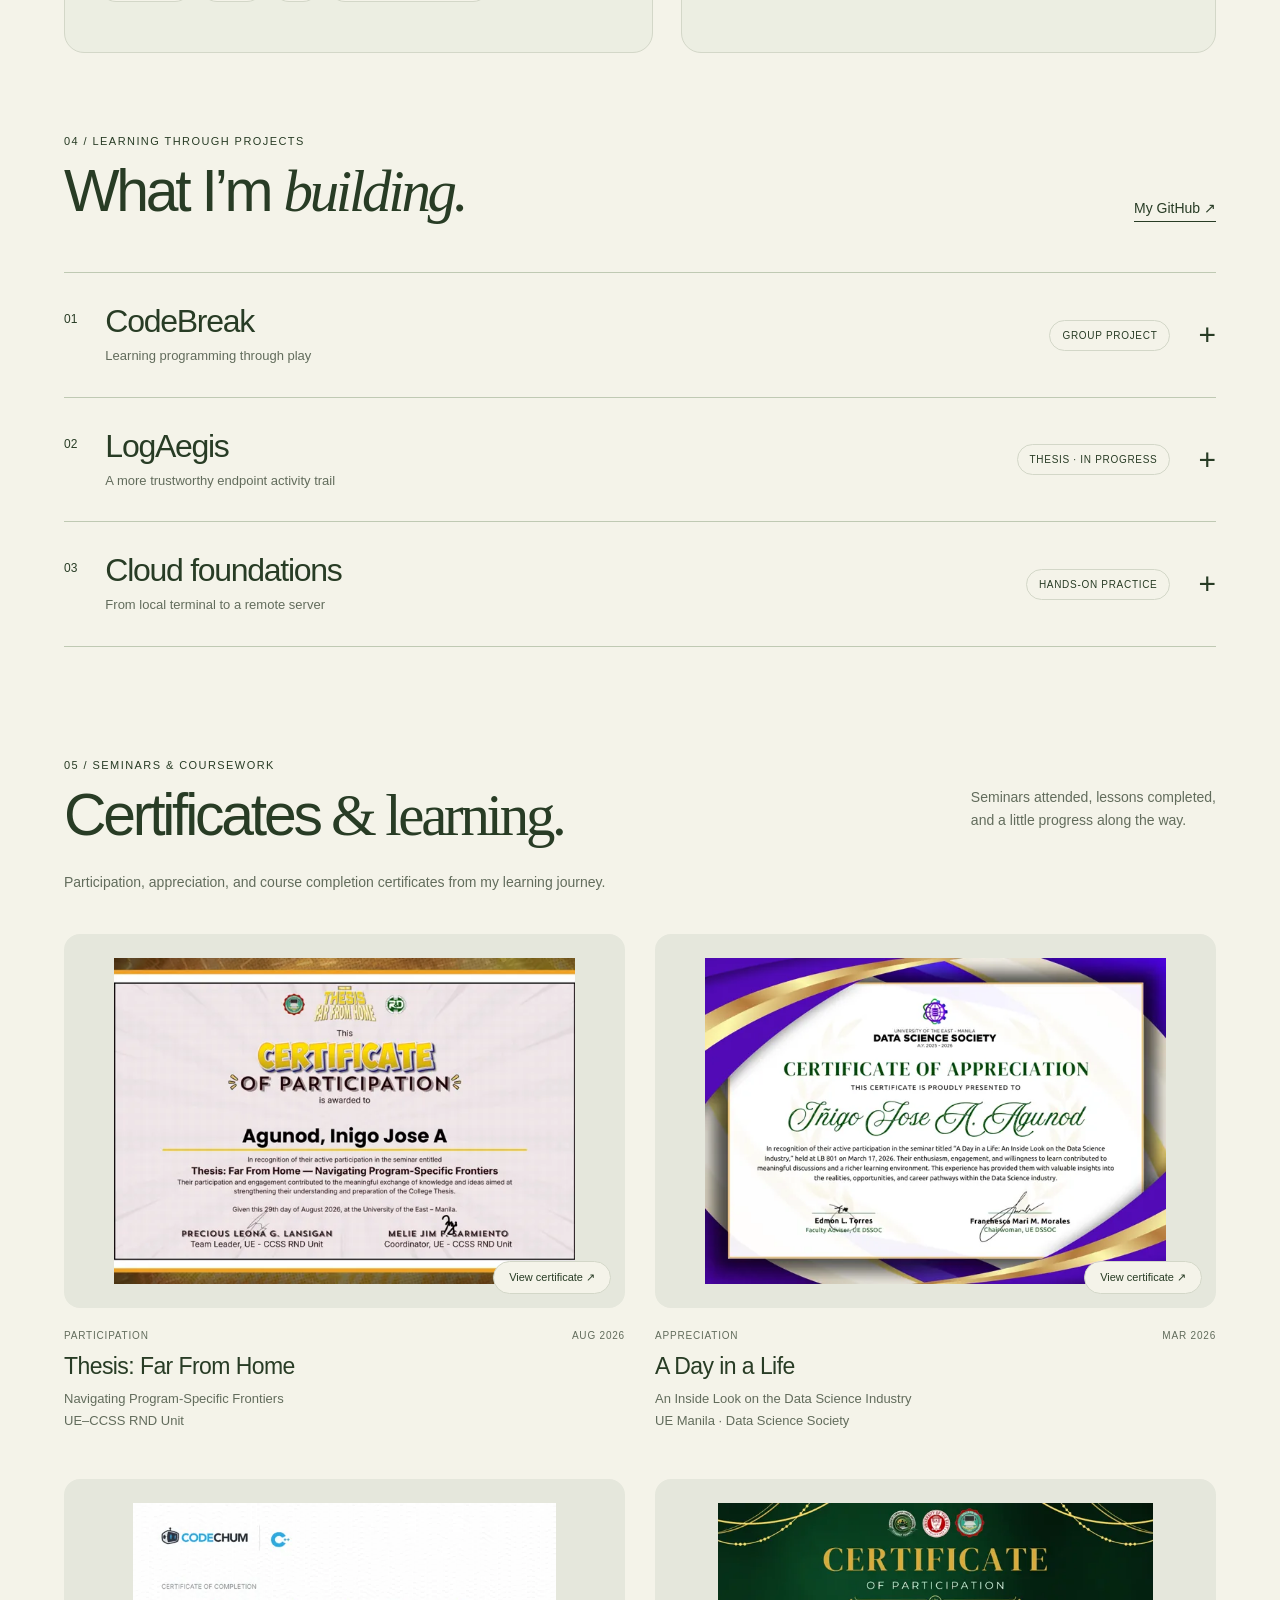
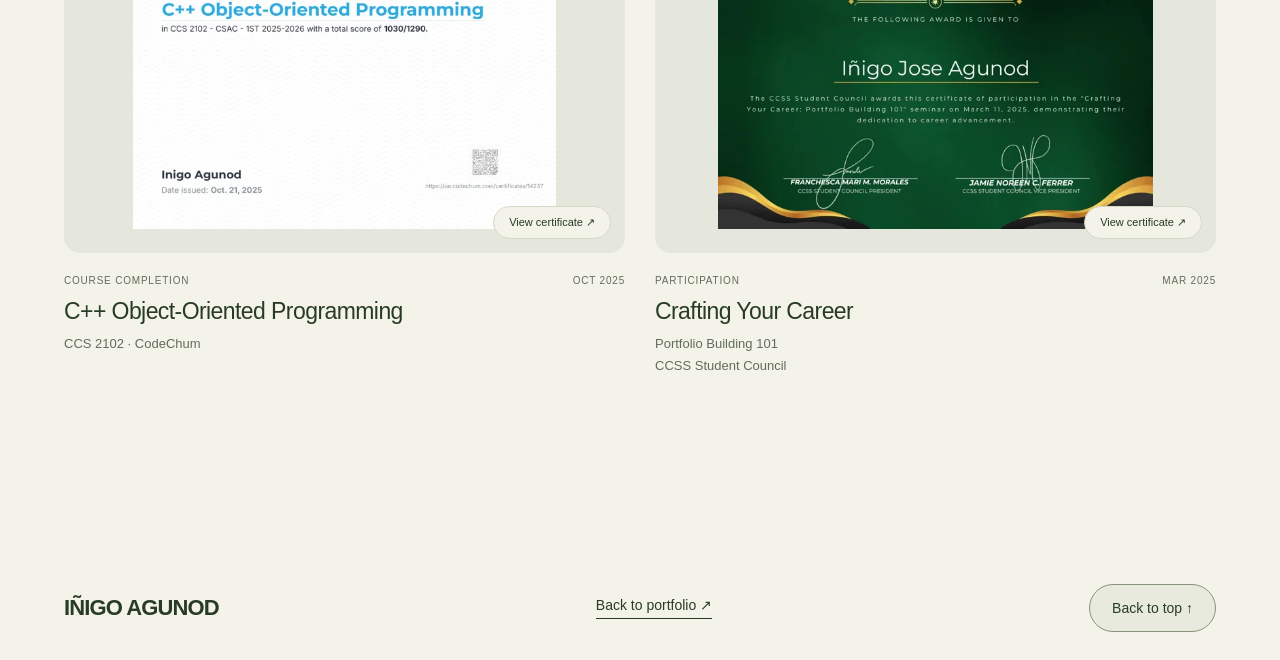
==== commit e272f351: "Load consistent centered navigation styles" ====
--- a/profile.html
+++ b/profile.html
@@ -6,7 +6,7 @@
   <meta name="viewport" content="width=device-width, initial-scale=1">
   <meta name="description" content="Get to know Iñigo Agunod: skills, interests, hobbies, and projects.">
   <title>Profile — Iñigo Agunod</title>
-  <link rel="stylesheet" href="styles.css?v=profile-details-2">
+  <link rel="stylesheet" href="styles.css?v=centered-navigation-3">
   <script src="script.js?v=profile-details-2" defer></script>
 </head>
 <body id="home">
--- a/styles.css
+++ b/styles.css
@@ -83,3 +83,10 @@
 .profile-invitation>.button{flex-shrink:0}
 @media(max-width:760px){.profile-invitation{flex-direction:column;align-items:flex-start}.profile-project-grid{grid-template-columns:1fr}}
 @media(prefers-reduced-motion:reduce){.profile-actions .text-link{transition:none}}
+
+/* Equal side columns keep navigation centered even without a right-hand button. */
+.header{display:grid;grid-template-columns:minmax(0,1fr) auto minmax(0,1fr)}
+.header>.brand{justify-self:start}
+.header>nav{grid-column:2;justify-content:center}
+.header>.button{justify-self:end}
+@media(max-width:1000px){.header{grid-template-columns:1fr 1fr}.header>nav{grid-column:1 / -1;grid-row:2;justify-self:center}.header>.button{grid-column:2;grid-row:1}}
